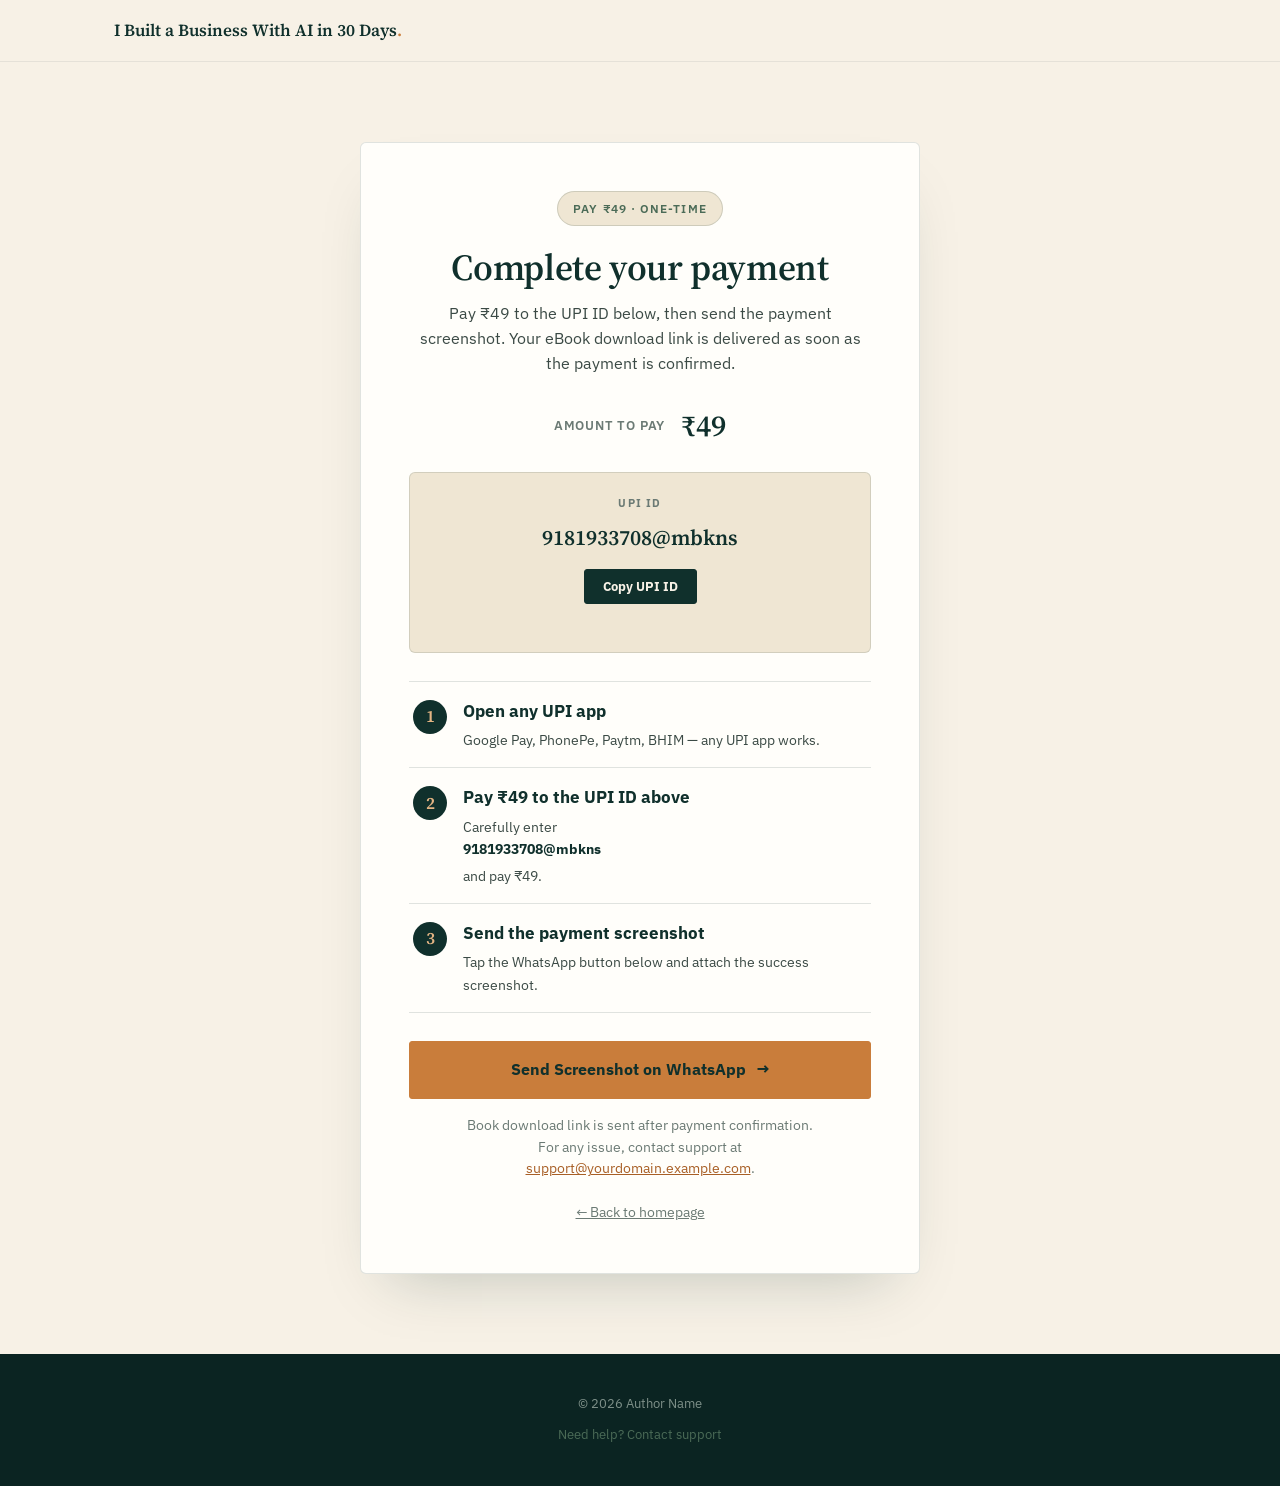
==== pay.html @ ee56ab5b "Add UPI payment page: Buy Now routes to pay.html with WhatsApp screenshot option" ====
<!doctype html>
<html lang="en">
<head>
<meta charset="utf-8">
<meta name="viewport" content="width=device-width, initial-scale=1">
<title>Pay ₹49 | I Built a Business With AI in 30 Days</title>
<meta name="description" content="Complete your payment for I Built a Business With AI in 30 Days via UPI.">
<meta name="robots" content="noindex">
<link rel="canonical" href="https://yourdomain.example.com/pay">

<link rel="preconnect" href="https://fonts.googleapis.com">
<link rel="preconnect" href="https://fonts.gstatic.com" crossorigin>
<link href="https://fonts.googleapis.com/css2?family=Source+Serif+4:opsz,wght@8..60,400;8..60,500;8..60,600;8..60,700&family=IBM+Plex+Sans:wght@400;500;600;700&display=swap" rel="stylesheet">

<link rel="stylesheet" href="style.css">
</head>
<body>
<a class="skip-link" href="#main">Skip to content</a>

<header class="site-header">
  <div class="container">
    <a class="brand" href="index.html">I Built a Business With AI in 30 Days<em>.</em></a>
  </div>
</header>

<main id="main" class="pay-main">
  <div class="container">
    <div class="pay-card">

      <span class="pill">Pay ₹49 · One-time</span>

      <h1>Complete your payment</h1>
      <p class="pay-lede">Pay ₹49 to the UPI ID below, then send the payment screenshot. Your eBook download link is delivered as soon as the payment is confirmed.</p>

      <div class="pay-amount">
        <span class="pay-amount-label">Amount to pay</span>
        <span class="price price-lg">₹49</span>
      </div>

      <div class="upi-box">
        <div class="upi-label">UPI ID</div>
        <div class="upi-id">9181933708@mbkns</div>
        <button class="copy-btn" id="copyUpId" type="button">Copy UPI ID</button>
        <span class="copy-status" id="copyStatus" role="status"></span>
      </div>

      <div class="steps">
        <div class="step">
          <span class="step-num">1</span>
          <div>
            <strong>Open any UPI app</strong>
            <p>Google Pay, PhonePe, Paytm, BHIM — any UPI app works.</p>
          </div>
        </div>
        <div class="step">
          <span class="step-num">2</span>
          <div>
            <strong>Pay ₹49 to the UPI ID above</strong>
            <p>Carefully enter <strong>9181933708@mbkns</strong> and pay ₹49.</p>
          </div>
        </div>
        <div class="step">
          <span class="step-num">3</span>
          <div>
            <strong>Send the payment screenshot</strong>
            <p>Tap the WhatsApp button below and attach the success screenshot.</p>
          </div>
        </div>
      </div>

      <a class="btn btn-primary btn-block" href="https://wa.me/9181933708?text=Hi%2C%20I%20paid%20%E2%82%B949%20for%20%22I%20Built%20a%20Business%20With%20AI%20in%2030%20Days%22.%20Sending%20the%20payment%20screenshot%20for%20confirmation." target="_blank" rel="noopener">Send Screenshot on WhatsApp <span class="arrow">→</span></a>

      <p class="pay-note">Book download link is sent after payment confirmation. For any issue, contact support at <a href="mailto:support@yourdomain.example.com">support@yourdomain.example.com</a>.</p>

      <div class="pay-back">
        <a href="index.html">← Back to homepage</a>
      </div>
    </div>
  </div>
</main>

<footer class="site-footer">
  <div class="container">
    <span>© <span id="year"></span> <span data-config-text="AUTHOR_NAME">Author Name</span></span>
    <nav class="footer-links">
      <a href="mailto:support@yourdomain.example.com" data-config="SUPPORT_EMAIL">Need help? Contact support</a>
    </nav>
  </div>
</footer>

<script>window.SITE_CONFIG = window.SITE_CONFIG || null;</script>
<script src="config.js"></script>
<script src="main.js"></script>
<script>
  window.SITE_CONFIG = SITE_CONFIG;
  document.getElementById("year").textContent = new Date().getFullYear();

  document.getElementById("copyUpId").addEventListener("click", function () {
    var upi = "9181933708@mbkns";
    var done = function () {
      var status = document.getElementById("copyStatus");
      status.textContent = "Copied!";
      setTimeout(function () { status.textContent = ""; }, 1800);
    };
    if (navigator.clipboard && navigator.clipboard.writeText) {
      navigator.clipboard.writeText(upi).then(done, done);
    } else {
      var ta = document.createElement("textarea");
      ta.value = upi;
      document.body.appendChild(ta);
      ta.select();
      try { document.execCommand("copy"); } catch (e) {}
      document.body.removeChild(ta);
      done();
    }
  });
</script>
</body>
</html>
---- style.css ----
/* =========================================================
   "I Built a Business With AI in 30 Days" — Sales Page
   Premium editorial SaaS-landing style (saasideas-inspired)
   Warm paper bg, deep forest green, terracotta accent.
   Type: Source Serif 4 + IBM Plex Sans. No image assets
   required for the default look — the book cover is a
   pure-CSS mockup unless BOOK_COVER_IMAGE is configured.
   ========================================================= */
:root {
  --bg: #F7F1E6;
  --bg-alt: #EFE6D3;
  --card: #FFFEFA;
  --ink: #10302C;
  --green-deep: #0B2422;
  --green-soft: #4B6B57;
  --muted: #3B4A45;
  --muted-2: #6B7A74;
  --accent: #C97D3B;
  --accent-deep: #A85F26;
  --accent-gold: #E4B584;
  --on-dark-text: #AFC0B7;
  --on-dark-2: #7E9089;
  --text-on-white: #2C3B36;

  --font-display: "Source Serif 4", "Iowan Old Style", "Palatino Linotype", Georgia, serif;
  --font-body: "IBM Plex Sans", "Segoe UI", Helvetica, Arial, sans-serif;

  --max: 1180px;
  --gutter: clamp(20px, 6vw, 64px);

  --rule: rgba(16, 48, 44, 0.13);
  --rule-strong: rgba(16, 48, 44, 0.2);
  --rule-dark: rgba(247, 241, 230, 0.14);

  --radius-s: 3px;
  --radius-m: 6px;
  --radius-lg: 10px;
  --radius-pill: 100px;

  --shadow-card: 0 30px 60px -30px rgba(16, 48, 44, 0.25);
  --shadow-book: 0 40px 70px -20px rgba(11, 36, 34, 0.45), 0 0 0 1px rgba(16, 48, 44, 0.1);

  --ease: cubic-bezier(0.22, 0.61, 0.36, 1);
}

* { box-sizing: border-box; }
html { scroll-behavior: smooth; }
::selection { background: var(--accent); color: var(--bg); }
img { max-width: 100%; display: block; }

@media (prefers-reduced-motion: reduce) {
  html { scroll-behavior: auto; }
  *, *::before, *::after {
    animation-duration: 0.001ms !important;
    animation-iteration-count: 1 !important;
    transition-duration: 0.001ms !important;
    scroll-behavior: auto !important;
  }
}

body {
  margin: 0;
  background: var(--bg);
  color: var(--muted);
  font-family: var(--font-body);
  font-size: 17px;
  line-height: 1.6;
  -webkit-font-smoothing: antialiased;
}

a { color: inherit; text-decoration: none; }
a:hover { color: var(--accent-deep); }

h1, h2, h3, h4 {
  font-family: var(--font-display);
  font-weight: 600;
  line-height: 1.15;
  margin: 0;
  letter-spacing: -0.01em;
  color: var(--ink);
}

p { margin: 0 0 1em; max-width: 62ch; }

strong { color: var(--ink); font-weight: 700; }

.container {
  max-width: var(--max);
  margin: 0 auto;
  padding: 0 var(--gutter);
}

section { padding: clamp(72px, 9vw, 112px) 0; }
.section-tight { padding: clamp(48px, 6vw, 72px) 0; }

/* Section background treatments */
.section-dark { background: var(--ink); color: var(--on-dark-text); }
.section-dark h2, .section-dark h3 { color: var(--bg); }
.section-dark p { color: var(--on-dark-text); }
.section-tan { background: var(--bg-alt); }

a:focus-visible,
button:focus-visible,
summary:focus-visible {
  outline: 2px solid var(--accent);
  outline-offset: 3px;
  border-radius: 2px;
}

/* Tiny uppercase micro-labels */
.micro {
  display: inline-block;
  font-size: 11px;
  font-weight: 700;
  letter-spacing: 0.11em;
  text-transform: uppercase;
  color: var(--muted-2);
  margin-bottom: 14px;
}
.micro-acc { color: var(--accent); }

/* Section head (centered) */
.section-head {
  text-align: center;
  max-width: 640px;
  margin: 0 auto 56px;
}
.section-head h2 {
  font-size: clamp(1.9rem, 4vw, 2.7rem);
  margin-bottom: 16px;
}
.section-head p { color: var(--muted); margin: 0 auto; }
.section-head .lede { margin: 0 auto; }

/* =========================================================
   BUTTONS
   ========================================================= */
.btn {
  display: inline-flex;
  align-items: center;
  justify-content: center;
  gap: 10px;
  font-family: var(--font-body);
  font-weight: 700;
  font-size: 16px;
  padding: 15px 30px;
  border-radius: var(--radius-s);
  text-decoration: none;
  cursor: pointer;
  border: 1px solid transparent;
  white-space: nowrap;
  transition: background 180ms var(--ease), color 180ms var(--ease),
    transform 180ms var(--ease), box-shadow 180ms var(--ease);
}
.btn:hover { color: inherit; }
.btn:active { transform: translateY(1px); }
.btn .arrow { transition: transform 180ms var(--ease); }
.btn:hover .arrow { transform: translateX(4px); }

.btn-primary {
  background: var(--accent);
  color: var(--ink);
  border-color: var(--accent);
}
.btn-primary:hover { background: var(--accent-deep); color: var(--bg); border-color: var(--accent-deep); }

.btn-dark {
  background: var(--ink);
  color: var(--bg);
  border-color: var(--ink);
}
.btn-dark:hover { background: var(--green-deep); color: var(--bg); border-color: var(--green-deep); }

.btn-block { width: 100%; }

.btn-note {
  display: block;
  margin-top: 12px;
  font-size: 13px;
  color: var(--muted-2);
  max-width: 46ch;
}

.cta-stack { display: flex; flex-direction: column; align-items: center; gap: 0; text-align: center; }

.buy-row {
  display: flex;
  align-items: center;
  gap: 20px;
  flex-wrap: wrap;
  margin-bottom: 14px;
}
.final-cta .buy-row { justify-content: flex-start; }

@media (max-width: 860px) {
  .final-cta .buy-row { justify-content: center; }
}

.price-inline {
  font-weight: 700;
  white-space: nowrap;
}

/* Price */
.price {
  font-family: var(--font-display);
  font-weight: 600;
  color: var(--ink);
  white-space: nowrap;
}
.price-lg { font-size: clamp(26px, 3vw, 30px); }
.price-dark { color: var(--bg); }

/* =========================================================
   BADGE PILL
   ========================================================= */
.pill {
  display: inline-flex;
  align-items: center;
  gap: 10px;
  background: var(--bg-alt);
  border: 1px solid rgba(16, 48, 44, 0.15);
  color: var(--green-soft);
  font-size: 12px;
  font-weight: 600;
  letter-spacing: 0.09em;
  text-transform: uppercase;
  padding: 7px 15px;
  border-radius: var(--radius-pill);
}
.pill-on-dark {
  background: rgba(247, 241, 230, 0.08);
  border-color: var(--rule-dark);
  color: var(--accent-gold);
}
.pill-tag {
  font-size: 11px;
  font-weight: 700;
  letter-spacing: 0.06em;
  text-transform: uppercase;
  padding: 6px 12px;
  border-radius: var(--radius-pill);
  background: var(--bg-alt);
  color: var(--green-soft);
  white-space: nowrap;
}

/* =========================================================
   ANNOUNCEMENT BAR
   ========================================================= */
.announce { background: var(--ink); color: var(--bg); }
.announce .container {
  padding-top: 11px;
  padding-bottom: 11px;
  text-align: center;
}
.announce p {
  margin: 0;
  font-size: 12px;
  font-weight: 600;
  letter-spacing: 0.08em;
  text-transform: uppercase;
  color: var(--accent-gold);
}

/* =========================================================
   HEADER / NAV
   ========================================================= */
.site-header {
  position: sticky;
  top: 0;
  z-index: 50;
  background: rgba(247, 241, 230, 0.84);
  backdrop-filter: blur(10px);
  border-bottom: 1px solid rgba(16, 48, 44, 0.08);
}
.site-header .container {
  display: flex;
  align-items: center;
  justify-content: space-between;
  padding-top: 17px;
  padding-bottom: 17px;
}
.brand {
  font-family: var(--font-display);
  font-size: 1.06rem;
  font-weight: 600;
  color: var(--ink);
  max-width: 62vw;
}
.brand em { font-style: normal; color: var(--accent); }
.header-cta { flex-shrink: 0; }
.header-cta .btn { padding: 11px 22px; font-size: 14px; gap: 8px; }

/* =========================================================
   HERO
   ========================================================= */
.hero {
  position: relative;
  background-color: var(--bg);
  background-image:
    linear-gradient(rgba(16, 48, 44, 0.045) 1px, transparent 1px),
    linear-gradient(90deg, rgba(16, 48, 44, 0.045) 1px, transparent 1px);
  background-size: 44px 44px;
  overflow: hidden;
}
.hero .container {
  display: grid;
  grid-template-columns: 1.05fr 0.95fr;
  gap: clamp(36px, 6vw, 72px);
  align-items: center;
  padding-top: clamp(48px, 8vw, 88px);
  padding-bottom: clamp(48px, 8vw, 88px);
}
.hero h1 {
  font-size: clamp(2.3rem, 4.8vw, 3.6rem);
  color: var(--ink);
  margin-bottom: 18px;
}
.hero .hero-sub {
  font-family: var(--font-display);
  font-size: clamp(1.15rem, 2vw, 1.45rem);
  font-weight: 500;
  line-height: 1.35;
  color: var(--green-soft);
  margin-bottom: 18px;
}
.hero .lede {
  font-size: 1.08rem;
  color: var(--muted);
  margin-bottom: 30px;
  max-width: 44ch;
}
.hero-actions { align-items: flex-start; }
.hero-note { font-size: 13px; color: var(--muted-2); margin: 0; }
.see-inside {
  display: inline-block;
  margin-top: 22px;
  font-size: 14px;
  color: var(--muted-2);
  border-bottom: 1px solid var(--rule-strong);
  padding-bottom: 2px;
}
.see-inside:hover { color: var(--accent-deep); border-color: var(--accent-deep); }

/* --- Book cover mockup (pure CSS, no image dependency) --- */
.cover-stage {
  position: relative;
  display: flex;
  justify-content: center;
  perspective: 1400px;
}
.cover-stage::before,
.cover-stage::after {
  content: "";
  position: absolute;
  width: 100%;
  left: 14px;
  top: 14px;
  aspect-ratio: 3 / 4.3;
  background: #0B2422;
  border-radius: var(--radius-m);
  opacity: 0.5;
  pointer-events: none;
}
.cover-stage::after { left: 7px; top: 7px; background: #143733; opacity: 0.7; }
.cover {
  position: relative;
  width: min(320px, 74vw);
  aspect-ratio: 3 / 4.3;
  background: linear-gradient(155deg, #16433b 0%, var(--ink) 78%);
  border-radius: var(--radius-m);
  color: var(--bg);
  padding: clamp(22px, 4vw, 30px);
  display: flex;
  flex-direction: column;
  justify-content: space-between;
  box-shadow: var(--shadow-book);
  transform: rotateY(-7deg) rotateX(1deg);
  transition: transform 400ms var(--ease);
  overflow: hidden;
}
.cover::after {
  content: "";
  position: absolute;
  inset: 0;
  background: linear-gradient(100deg, rgba(255, 255, 255, 0.09) 0%, rgba(255, 255, 255, 0) 26%);
  pointer-events: none;
}
.cover-stage:hover .cover { transform: rotateY(-3deg) rotateX(0.5deg); }
.cover-eyebrow {
  font-size: 11px;
  font-weight: 700;
  letter-spacing: 0.09em;
  color: var(--accent-gold);
}
.cover-title {
  font-family: var(--font-display);
  font-size: clamp(1.28rem, 3vw, 1.6rem);
  line-height: 1.16;
  font-weight: 600;
}
.cover-mark {
  width: 30px;
  height: 3px;
  background: var(--accent);
}
.cover-tag {
  display: inline-block;
  margin-top: 12px;
  font-size: 10px;
  font-weight: 700;
  letter-spacing: 0.1em;
  text-transform: uppercase;
  color: rgba(247, 241, 230, 0.9);
  border: 1px solid rgba(247, 241, 230, 0.35);
  padding: 4px 9px;
  border-radius: 3px;
}
.cover-day13 {
  position: absolute;
  right: 16px;
  bottom: 16px;
  width: 40px;
  height: 40px;
  border: 2px solid rgba(247, 241, 230, 0.55);
  border-radius: var(--radius-s);
  display: flex;
  align-items: center;
  justify-content: center;
  font-family: var(--font-display);
  font-weight: 600;
  font-size: 1.05rem;
  color: var(--accent-gold);
  background: rgba(11, 36, 34, 0.35);
}
.cover-img { width: 100%; height: 100%; object-fit: cover; border-radius: var(--radius-m); }
.cover.has-img { padding: 0; }
.cover.has-img::after { display: none; }
.cover-stage:has(.cover.has-img)::before,
.cover-stage:has(.cover.has-img)::after { display: none; }

/* =========================================================
   PROMISE / WHY THIS BOOK
   ========================================================= */
.dark-hero .container { max-width: 900px; text-align: center; }
.dark-hero h2 {
  font-size: clamp(1.9rem, 4vw, 2.85rem);
  color: var(--bg);
  margin-bottom: 20px;
  line-height: 1.18;
}
.dark-hero p:not(.micro) { color: var(--on-dark-text); font-size: 1rem; margin: 0 auto 18px; max-width: 56ch; }
.blockquote {
  font-family: var(--font-display);
  font-style: italic;
  font-size: clamp(1.15rem, 2.2vw, 1.45rem);
  color: var(--accent-gold);
  line-height: 1.45;
  max-width: 40ch;
  margin: 34px auto 0;
}

/* Two-column editorial */
.editorial { border-top: 1px solid var(--rule); }
.editorial .container {
  display: grid;
  grid-template-columns: 0.85fr 1.15fr;
  gap: clamp(28px, 5vw, 72px);
}
.editorial h2 {
  font-size: clamp(1.7rem, 3.2vw, 2.4rem);
  position: sticky;
  top: 96px;
}
.editorial-body p { max-width: 60ch; color: var(--muted); }
.editorial-body p:first-child { color: var(--ink); font-size: 1.08rem; }

/* =========================================================
   REALITY CHECK (what's true vs exaggerated)
   ========================================================= */
.reality-grid {
  display: grid;
  grid-template-columns: 1fr 1fr;
  gap: 20px;
}
.reality-col {
  background: var(--card);
  border: 1px solid var(--rule);
  border-radius: var(--radius-m);
  padding: clamp(28px, 4vw, 40px);
  box-shadow: var(--shadow-card);
}
.reality-col h3 {
  font-size: 1.35rem;
  margin: 4px 0 20px;
  display: flex;
  align-items: center;
  gap: 10px;
}
.reality-col ul {
  list-style: none;
  margin: 0;
  padding: 0;
  display: flex;
  flex-direction: column;
  gap: 12px;
}
.reality-col li {
  position: relative;
  padding-left: 26px;
  font-size: 0.95rem;
  line-height: 1.55;
  color: var(--text-on-white);
}
.reality-col li::before {
  position: absolute;
  left: 0;
  top: 1px;
  font-weight: 700;
  font-family: var(--font-display);
}
.reality-true li::before { content: "✓"; color: var(--green-soft); }
.reality-exag li::before { content: "✕"; color: var(--accent); }
.reality-exag li { color: var(--muted); }
.reality-exag h3 { color: var(--muted-2); }

/* =========================================================
   BUSINESS MODELS (six cards)
   ========================================================= */
.model-grid {
  display: grid;
  grid-template-columns: repeat(3, 1fr);
  gap: 16px;
}
.model-card {
  background: var(--card);
  border: 1px solid var(--rule);
  border-radius: var(--radius-m);
  padding: 28px 26px;
  position: relative;
  overflow: hidden;
  transition: transform 240ms var(--ease), box-shadow 240ms var(--ease);
}
.model-card::before {
  content: "";
  position: absolute;
  left: 0;
  top: 0;
  width: 100%;
  height: 4px;
  background: var(--accent);
}
.model-card:hover { transform: translateY(-4px); box-shadow: var(--shadow-card); }
.model-num {
  font-family: var(--font-display);
  font-size: 0.9rem;
  font-weight: 600;
  color: var(--accent);
}
.model-card h3 {
  font-size: 1.18rem;
  margin: 8px 0 12px;
}
.model-card p {
  font-size: 0.93rem;
  color: var(--muted);
  margin-bottom: 0;
}
.model-cost {
  display: inline-block;
  margin-top: 18px;
  font-size: 12px;
  font-weight: 700;
  letter-spacing: 0.06em;
  text-transform: uppercase;
  color: var(--green-soft);
  background: var(--bg-alt);
  border: 1px solid var(--rule);
  padding: 6px 12px;
  border-radius: var(--radius-pill);
}

/* Decision questions */
.decision-grid {
  display: grid;
  grid-template-columns: repeat(3, 1fr);
  gap: 16px;
  margin-bottom: 28px;
}
.decision-card {
  background: var(--bg-alt);
  border: 1px solid var(--rule);
  border-radius: var(--radius-m);
  padding: 26px 24px;
}
.decision-card .q {
  font-family: var(--font-display);
  font-size: 1.1rem;
  font-weight: 600;
  color: var(--ink);
  margin-bottom: 8px;
}
.decision-card p { font-size: 0.9rem; color: var(--muted); margin: 0; }
.decision-note {
  max-width: 56ch;
  margin: 0 auto;
  text-align: center;
  font-size: 0.98rem;
  color: var(--muted);
}

/* =========================================================
   AI TOOLKIT
   ========================================================= */
.tool-grid {
  display: grid;
  grid-template-columns: repeat(auto-fit, minmax(240px, 1fr));
  gap: 14px;
  margin-bottom: 34px;
}
.tool-card {
  background: var(--card);
  border: 1px solid var(--rule);
  border-radius: var(--radius-m);
  padding: 22px 22px;
  transition: transform 240ms var(--ease), box-shadow 240ms var(--ease);
}
.tool-card:hover { transform: translateY(-4px); box-shadow: var(--shadow-card); }
.tool-name {
  font-weight: 700;
  font-size: 1.02rem;
  color: var(--ink);
  margin-bottom: 6px;
}
.tool-use { font-size: 0.88rem; color: var(--muted); margin: 0; }
.toolkit-lesson {
  max-width: 56ch;
  margin: 0 auto;
  text-align: center;
  background: var(--card);
  border: 1px solid var(--rule);
  border-radius: var(--radius-m);
  padding: 22px 28px;
  box-shadow: var(--shadow-card);
}
.toolkit-lesson p { margin: 0; color: var(--text-on-white); font-size: 0.98rem; }

/* =========================================================
   30-DAY ROADMAP
   ========================================================= */
.roadmap {
  display: flex;
  flex-direction: column;
  gap: 18px;
}
.week {
  background: var(--card);
  border: 1px solid var(--rule);
  border-radius: var(--radius-lg);
  box-shadow: var(--shadow-card);
  overflow: hidden;
  transition: transform 240ms var(--ease), box-shadow 240ms var(--ease);
}
.week:hover { transform: translateY(-3px); }
.week-head {
  position: relative;
  background: var(--ink);
  color: var(--bg);
  padding: 22px 28px;
  display: flex;
  align-items: baseline;
  justify-content: space-between;
  gap: 12px;
  flex-wrap: wrap;
}
.week-num {
  font-family: var(--font-display);
  font-size: 0.9rem;
  font-weight: 600;
  color: var(--accent-gold);
  margin-right: 14px;
}
.week-range {
  font-size: 12px;
  font-weight: 700;
  letter-spacing: 0.1em;
  text-transform: uppercase;
  color: var(--accent-gold);
}
.week-head h3 {
  font-family: var(--font-display);
  font-size: 1.5rem;
  color: var(--bg);
  font-weight: 600;
  flex: 1;
}
.week-body {
  display: grid;
  grid-template-columns: repeat(auto-fit, minmax(200px, 1fr));
  gap: 0;
}
.week-step {
  padding: 22px 26px;
  border-right: 1px solid var(--rule);
}
.week-step:last-child { border-right: none; }
.step-days {
  display: inline-block;
  font-size: 11px;
  font-weight: 700;
  letter-spacing: 0.08em;
  text-transform: uppercase;
  color: var(--accent);
  margin-bottom: 8px;
}
.week-step h4 {
  font-size: 1.05rem;
  margin-bottom: 7px;
}
.week-step p { font-size: 0.88rem; color: var(--muted); margin: 0; }

/* Day 13 callout */
.day13 {
  text-align: center;
  max-width: 640px;
  margin: 36px auto 0;
  background: var(--bg-alt);
  border: 1px dashed var(--rule-strong);
  border-radius: var(--radius-m);
  padding: 26px 30px;
}
.day13 .day13-kicker {
  font-family: var(--font-display);
  font-size: 0.95rem;
  font-weight: 600;
  color: var(--accent-deep);
  margin-bottom: 8px;
}
.day13 p { margin: 0; color: var(--muted); font-size: 0.95rem; }

/* =========================================================
   REAL STORIES
   ========================================================= */
.story-grid {
  display: grid;
  grid-template-columns: repeat(2, 1fr);
  gap: 16px;
}
.story-card {
  background: var(--card);
  border: 1px solid var(--rule);
  border-radius: var(--radius-m);
  padding: 28px 28px;
  transition: transform 240ms var(--ease), box-shadow 240ms var(--ease);
}
.story-card:hover { transform: translateY(-4px); box-shadow: var(--shadow-card); }
.story-role {
  font-size: 11px;
  font-weight: 700;
  letter-spacing: 0.11em;
  text-transform: uppercase;
  color: var(--accent);
  margin-bottom: 10px;
}
.story-card h3 { font-size: 1.24rem; margin-bottom: 14px; }
.story-card ul {
  list-style: none;
  margin: 0;
  padding: 0;
  display: flex;
  flex-direction: column;
  gap: 9px;
}
.story-card li {
  position: relative;
  padding-left: 18px;
  font-size: 0.92rem;
  line-height: 1.5;
  color: var(--text-on-white);
}
.story-card li::before {
  content: "–";
  position: absolute;
  left: 0;
  color: var(--green-soft);
  font-weight: 700;
}
.story-tag {
  display: inline-block;
  margin-top: 16px;
  font-size: 11px;
  font-weight: 700;
  letter-spacing: 0.05em;
  text-transform: uppercase;
  color: var(--muted-2);
  border: 1px solid var(--rule);
  border-radius: var(--radius-pill);
  padding: 5px 12px;
}
.story-caveat {
  max-width: 620px;
  margin: 28px auto 0;
  text-align: center;
  font-size: 0.9rem;
  color: var(--muted-2);
}

/* =========================================================
   FIRST SALE FRAMEWORK (5 principles)
   ========================================================= */
.principle-grid {
  display: grid;
  grid-template-columns: repeat(2, 1fr);
  gap: 14px 40px;
}
.principle {
  display: flex;
  gap: 18px;
  padding: 16px 0;
  border-top: 1px solid var(--rule);
}
.principle-num {
  flex-shrink: 0;
  width: 40px;
  height: 40px;
  border-radius: 50%;
  background: var(--ink);
  color: var(--accent-gold);
  font-family: var(--font-display);
  font-weight: 600;
  display: flex;
  align-items: center;
  justify-content: center;
  font-size: 1rem;
}
.principle h3 { font-size: 1.12rem; margin-bottom: 6px; }
.principle p { font-size: 0.93rem; color: var(--muted); margin: 0; }

/* First-sale checklist card */
.checklist-card {
  max-width: 640px;
  margin: 34px auto 0;
  background: var(--card);
  border: 1px solid var(--rule);
  border-radius: var(--radius-m);
  box-shadow: var(--shadow-card);
  padding: clamp(28px, 4vw, 40px);
}
.checklist-card h3 {
  font-size: 1.3rem;
  margin-bottom: 20px;
  text-align: center;
}
.checklist-card ul {
  list-style: none;
  margin: 0;
  padding: 0;
  display: flex;
  flex-direction: column;
}
.checklist-card li {
  position: relative;
  padding: 13px 4px 13px 34px;
  border-bottom: 1px solid var(--rule);
  font-size: 0.97rem;
  line-height: 1.45;
  color: var(--text-on-white);
}
.checklist-card li:last-child { border-bottom: none; }
.checklist-card li::before {
  content: "✓";
  position: absolute;
  left: 4px;
  top: 13px;
  color: var(--green-soft);
  font-weight: 700;
}

/* =========================================================
   6 MISTAKES
   ========================================================= */
.mistake-grid {
  display: grid;
  grid-template-columns: repeat(2, 1fr);
  gap: 14px;
}
.mistake {
  display: flex;
  gap: 16px;
  align-items: flex-start;
  background: var(--card);
  border: 1px solid var(--rule);
  border-radius: var(--radius-m);
  padding: 22px 24px;
  transition: transform 240ms var(--ease), box-shadow 240ms var(--ease);
}
.mistake:hover { transform: translateY(-3px); box-shadow: var(--shadow-card); }
.mistake-num {
  flex-shrink: 0;
  font-family: var(--font-display);
  font-size: 1.5rem;
  font-weight: 600;
  color: var(--accent);
  line-height: 1;
  margin-top: 2px;
}
.mistake h3 { font-size: 1.08rem; margin-bottom: 6px; }
.mistake p { font-size: 0.9rem; color: var(--muted); margin: 0; }

/* =========================================================
   AFTER DAY 30
   ========================================================= */
.after-grid {
  display: grid;
  grid-template-columns: repeat(3, 1fr);
  gap: 16px;
}
.after-card {
  background: var(--card);
  border: 1px solid var(--rule);
  border-radius: var(--radius-m);
  border-top: 4px solid var(--accent);
  padding: 28px 26px;
  transition: transform 240ms var(--ease), box-shadow 240ms var(--ease);
}
.after-card:hover { transform: translateY(-4px); box-shadow: var(--shadow-card); }
.after-kicker {
  font-size: 11px;
  font-weight: 700;
  letter-spacing: 0.09em;
  text-transform: uppercase;
  color: var(--muted-2);
  margin-bottom: 10px;
}
.after-card h3 { font-size: 1.2rem; margin-bottom: 14px; }
.after-card ul {
  list-style: none;
  margin: 0;
  padding: 0;
  display: flex;
  flex-direction: column;
  gap: 8px;
}
.after-card li {
  position: relative;
  padding-left: 16px;
  font-size: 0.92rem;
  line-height: 1.5;
  color: var(--text-on-white);
}
.after-card li::before {
  content: "–";
  position: absolute;
  left: 0;
  color: var(--green-soft);
  font-weight: 700;
}

/* =========================================================
   QUICK-REFERENCE CHECKLIST
   ========================================================= */
.qr-grid {
  display: grid;
  grid-template-columns: repeat(auto-fit, minmax(220px, 1fr));
  gap: 14px;
}
.qr-card {
  background: var(--card);
  border: 1px solid var(--rule);
  border-radius: var(--radius-m);
  padding: 26px 24px;
}
.qr-kicker {
  font-size: 11px;
  font-weight: 700;
  letter-spacing: 0.1em;
  text-transform: uppercase;
  color: var(--accent);
  margin-bottom: 12px;
}
.qr-card ul {
  list-style: none;
  margin: 0;
  padding: 0;
  display: flex;
  flex-direction: column;
  gap: 8px;
}
.qr-card li {
  position: relative;
  padding-left: 22px;
  font-size: 0.92rem;
  line-height: 1.5;
  color: var(--text-on-white);
}
.qr-card li::before {
  content: "✓";
  position: absolute;
  left: 0;
  color: var(--green-soft);
  font-weight: 700;
}
.qr-note {
  max-width: 56ch;
  margin: 32px auto 0;
  text-align: center;
  color: var(--muted-2);
  font-size: 0.92rem;
}

/* =========================================================
   CORE LESSON (dark, memorable)
   ========================================================= */
.lesson { text-align: center; }
.lesson h2 {
  font-size: clamp(1.9rem, 4vw, 2.8rem);
  color: var(--bg);
  max-width: 22ch;
  margin: 0 auto 18px;
  line-height: 1.2;
}
.lesson h2 em {
  font-style: italic;
  color: var(--accent-gold);
}
.lesson p {
  max-width: 52ch;
  margin: 0 auto;
  color: var(--on-dark-text);
  font-size: 1.05rem;
}

/* =========================================================
   FINAL CTA (dark split)
   ========================================================= */
.final-cta { background: var(--ink); color: var(--on-dark-text); }
.final-cta .container {
  display: grid;
  grid-template-columns: 1fr auto;
  gap: clamp(36px, 6vw, 64px);
  align-items: center;
}
.final-cta h2 {
  font-size: clamp(1.9rem, 4vw, 2.85rem);
  color: var(--bg);
  max-width: 16ch;
  margin-bottom: 18px;
}
.final-cta p { color: var(--on-dark-text); max-width: 44ch; }
.final-cta .btn-note { color: var(--on-dark-2); }
.final-cta .big-line {
  font-family: var(--font-display);
  font-size: 1.25rem;
  color: var(--accent-gold);
  margin: 0 0 8px;
}
.final-cta .cover {
  width: 190px;
  transform: none;
  box-shadow: 0 40px 70px -20px rgba(0, 0, 0, 0.5);
}
.final-cta .cover-stage::before,
.final-cta .cover-stage::after { display: none; }

/* =========================================================
   FAQ
   ========================================================= */
.faq-list { max-width: 760px; margin: 0 auto; border-top: 1px solid var(--rule); }
.faq-item { border-bottom: 1px solid var(--rule); }
.faq-item summary {
  list-style: none;
  cursor: pointer;
  padding: 20px 4px;
  display: flex;
  justify-content: space-between;
  align-items: center;
  gap: 16px;
  font-family: var(--font-body);
  font-size: 1.02rem;
  font-weight: 600;
  color: var(--ink);
}
.faq-item summary::-webkit-details-marker { display: none; }
.faq-plus {
  flex-shrink: 0;
  font-size: 1.4rem;
  color: var(--accent);
  line-height: 1;
  transition: transform 240ms var(--ease);
}
.faq-item[open] .faq-plus { transform: rotate(45deg); }
.faq-answer { padding: 0 4px 22px; color: var(--muted); max-width: 64ch; }
.faq-foot { text-align: center; margin-top: 26px; font-size: 0.9rem; color: var(--muted-2); }

/* =========================================================
   FOOTER
   ========================================================= */
.site-footer { background: var(--green-deep); color: var(--on-dark-2); padding: 40px 0; }
.site-footer .container {
  display: flex;
  flex-wrap: wrap;
  justify-content: center;
  align-items: center;
  gap: 10px;
  font-size: 13px;
  text-align: center;
  flex-direction: column;
}
.site-footer a { color: var(--green-soft); }
.site-footer a:hover { color: var(--accent-gold); }
.footer-links { display: flex; gap: 20px; flex-wrap: wrap; }

/* =========================================================
   STICKY MOBILE CTA
   ========================================================= */
.sticky-cta {
  position: fixed;
  left: 0;
  right: 0;
  bottom: 0;
  z-index: 60;
  background: var(--card);
  border-top: 1px solid var(--rule-strong);
  box-shadow: 0 -10px 30px rgba(0, 0, 0, 0.15);
  padding: 12px 16px;
  padding-bottom: max(12px, env(safe-area-inset-bottom));
  display: none;
  align-items: center;
  justify-content: space-between;
  gap: 12px;
  transform: translateY(100%);
  transition: transform 240ms var(--ease);
}
.sticky-cta.visible { transform: translateY(0); }
.sticky-cta .sticky-info {
  display: flex;
  flex-direction: column;
  line-height: 1.35;
  min-width: 0;
}
.sticky-cta .sticky-title {
  font-size: 13px;
  font-weight: 600;
  color: var(--ink);
  white-space: nowrap;
  overflow: hidden;
  text-overflow: ellipsis;
}
.sticky-cta .price {
  font-family: var(--font-body);
  font-size: 13px;
  font-weight: 600;
  color: var(--muted-2);
}
.sticky-cta .btn { padding: 11px 20px; font-size: 13px; }

/* =========================================================
   SKIP LINK
   ========================================================= */
.skip-link {
  position: absolute;
  left: -9999px;
  top: 0;
  background: var(--ink);
  color: var(--bg);
  padding: 12px 18px;
  z-index: 100;
}
.skip-link:focus { left: 12px; top: 12px; }

/* =========================================================
   REVEAL-ON-SCROLL
   ========================================================= */
.reveal {
  opacity: 0;
  transform: translateY(16px);
  transition: opacity 520ms var(--ease), transform 520ms var(--ease);
}
.reveal.in-view { opacity: 1; transform: translateY(0); }
@media (prefers-reduced-motion: reduce) {
  .reveal { opacity: 1; transform: none; }
}

/* =========================================================
   THANK YOU PAGE
   ========================================================= */
.ty-main {
  min-height: 78vh;
  display: flex;
  align-items: center;
  padding-top: clamp(48px, 8vw, 80px);
  padding-bottom: clamp(48px, 8vw, 80px);
}
.ty-card {
  max-width: 560px;
  margin: 0 auto;
  text-align: center;
  background: var(--card);
  border: 1px solid var(--rule);
  border-radius: var(--radius-m);
  box-shadow: var(--shadow-card);
  padding: clamp(36px, 6vw, 56px);
}
.ty-cover { width: 150px; margin: 0 auto 30px; }
.ty-card h1 { font-size: clamp(1.85rem, 4vw, 2.4rem); margin-bottom: 14px; }
.ty-card .lede { margin: 0 auto 34px; font-size: 1.05rem; }
.ty-status {
  display: inline-flex;
  align-items: center;
  gap: 8px;
  font-size: 13px;
  font-weight: 600;
  letter-spacing: 0.04em;
  text-transform: uppercase;
  color: var(--green-soft);
  margin-bottom: 26px;
}
.ty-status .dot {
  width: 8px;
  height: 8px;
  border-radius: 50%;
  background: var(--accent);
}
.ty-secondary { margin-top: 18px; }
.ty-secondary a { font-size: 0.9rem; color: var(--muted-2); text-decoration: underline; }
.ty-secondary a:hover { color: var(--accent-deep); }

/* =========================================================
   PAYMENT PAGE (UPI)
   ========================================================= */
.pay-main {
  min-height: 78vh;
  display: flex;
  align-items: center;
  padding-top: clamp(48px, 8vw, 80px);
  padding-bottom: clamp(48px, 8vw, 80px);
}
.pay-card {
  max-width: 560px;
  margin: 0 auto;
  text-align: center;
  background: var(--card);
  border: 1px solid var(--rule);
  border-radius: var(--radius-m);
  box-shadow: var(--shadow-card);
  padding: clamp(32px, 5vw, 48px);
}
.pay-card h1 { font-size: clamp(1.8rem, 4vw, 2.3rem); margin: 20px 0 12px; }
.pay-lede { color: var(--muted); font-size: 0.98rem; margin: 0 auto 26px; max-width: 46ch; }

.pay-amount {
  display: flex;
  align-items: center;
  justify-content: center;
  gap: 16px;
  margin-bottom: 22px;
}
.pay-amount-label {
  font-size: 13px;
  font-weight: 600;
  color: var(--muted-2);
  text-transform: uppercase;
  letter-spacing: 0.06em;
}
.pay-amount .price { color: var(--ink); }

.upi-box {
  background: var(--bg-alt);
  border: 1px solid var(--rule);
  border-radius: var(--radius-m);
  padding: 22px 20px;
  margin-bottom: 28px;
}
.upi-label {
  font-size: 11px;
  font-weight: 700;
  letter-spacing: 0.11em;
  text-transform: uppercase;
  color: var(--muted-2);
  margin-bottom: 8px;
}
.upi-id {
  font-family: var(--font-display);
  font-size: 1.35rem;
  font-weight: 600;
  color: var(--ink);
  margin-bottom: 14px;
  word-break: break-all;
}
.copy-btn {
  font-family: var(--font-body);
  font-size: 13px;
  font-weight: 700;
  color: var(--bg);
  background: var(--ink);
  border: 1px solid var(--ink);
  border-radius: var(--radius-s);
  padding: 8px 18px;
  cursor: pointer;
  transition: background 180ms var(--ease);
}
.copy-btn:hover { background: var(--green-deep); }
.copy-status {
  display: block;
  margin-top: 10px;
  font-size: 13px;
  font-weight: 600;
  color: var(--green-soft);
  min-height: 1.2em;
}

.steps {
  text-align: left;
  border-top: 1px solid var(--rule);
  margin-bottom: 28px;
}
.step {
  display: flex;
  gap: 16px;
  align-items: flex-start;
  padding: 16px 4px;
  border-bottom: 1px solid var(--rule);
}
.step-num {
  flex-shrink: 0;
  width: 34px;
  height: 34px;
  border-radius: 50%;
  background: var(--ink);
  color: var(--accent-gold);
  font-family: var(--font-display);
  font-weight: 600;
  display: flex;
  align-items: center;
  justify-content: center;
  margin-top: 2px;
}
.step strong { color: var(--ink); display: block; margin-bottom: 4px; }
.step p { font-size: 0.88rem; color: var(--muted); margin: 0; }

.pay-note { font-size: 0.85rem; color: var(--muted-2); margin: 16px auto 0; max-width: 44ch; }
.pay-note a { color: var(--accent-deep); text-decoration: underline; }
.pay-back { margin-top: 18px; }
.pay-back a { font-size: 0.9rem; color: var(--muted-2); text-decoration: underline; }
.pay-back a:hover { color: var(--accent-deep); }

/* =========================================================
   RESPONSIVE
   ========================================================= */
@media (max-width: 1024px) {
  .model-grid { grid-template-columns: repeat(2, 1fr); }
  .after-grid { grid-template-columns: repeat(2, 1fr); }
  .story-grid { grid-template-columns: 1fr; }
  .reality-grid { grid-template-columns: 1fr; }
  .editorial h2 { position: static; }
}

@media (max-width: 860px) {
  .hero .container { grid-template-columns: 1fr; text-align: center; }
  .hero .hero-copy { display: flex; flex-direction: column; align-items: center; }
  .hero .lede { margin-left: auto; margin-right: auto; }
  .hero-badge { margin-left: auto; margin-right: auto; }
  .cover-stage { order: -1; margin-bottom: 24px; }
  .cover { width: min(220px, 56vw); transform: none; }
  .cover-stage::before, .cover-stage::after { display: none; }
  .final-cta .container { grid-template-columns: 1fr; text-align: center; }
  .final-cta .cover-stage { order: -1; }
  .final-cta h2, .final-cta p, .final-cta .big-line { margin-left: auto; margin-right: auto; }
  .principle-grid { grid-template-columns: 1fr; }
  .mistake-grid { grid-template-columns: 1fr; }
  .editorial .container { grid-template-columns: 1fr; }
  .sticky-cta { display: flex; }
}

@media (max-width: 640px) {
  .model-grid { grid-template-columns: 1fr; }
  .after-grid { grid-template-columns: 1fr; }
  .decision-grid { grid-template-columns: 1fr; }
  section { padding: 56px 0; }
  .brand { font-size: 0.95rem; }
  .week-body { grid-template-columns: 1fr; }
  .week-step { border-right: none; border-bottom: 1px solid var(--rule); }
  .week-step:last-child { border-bottom: none; }
}
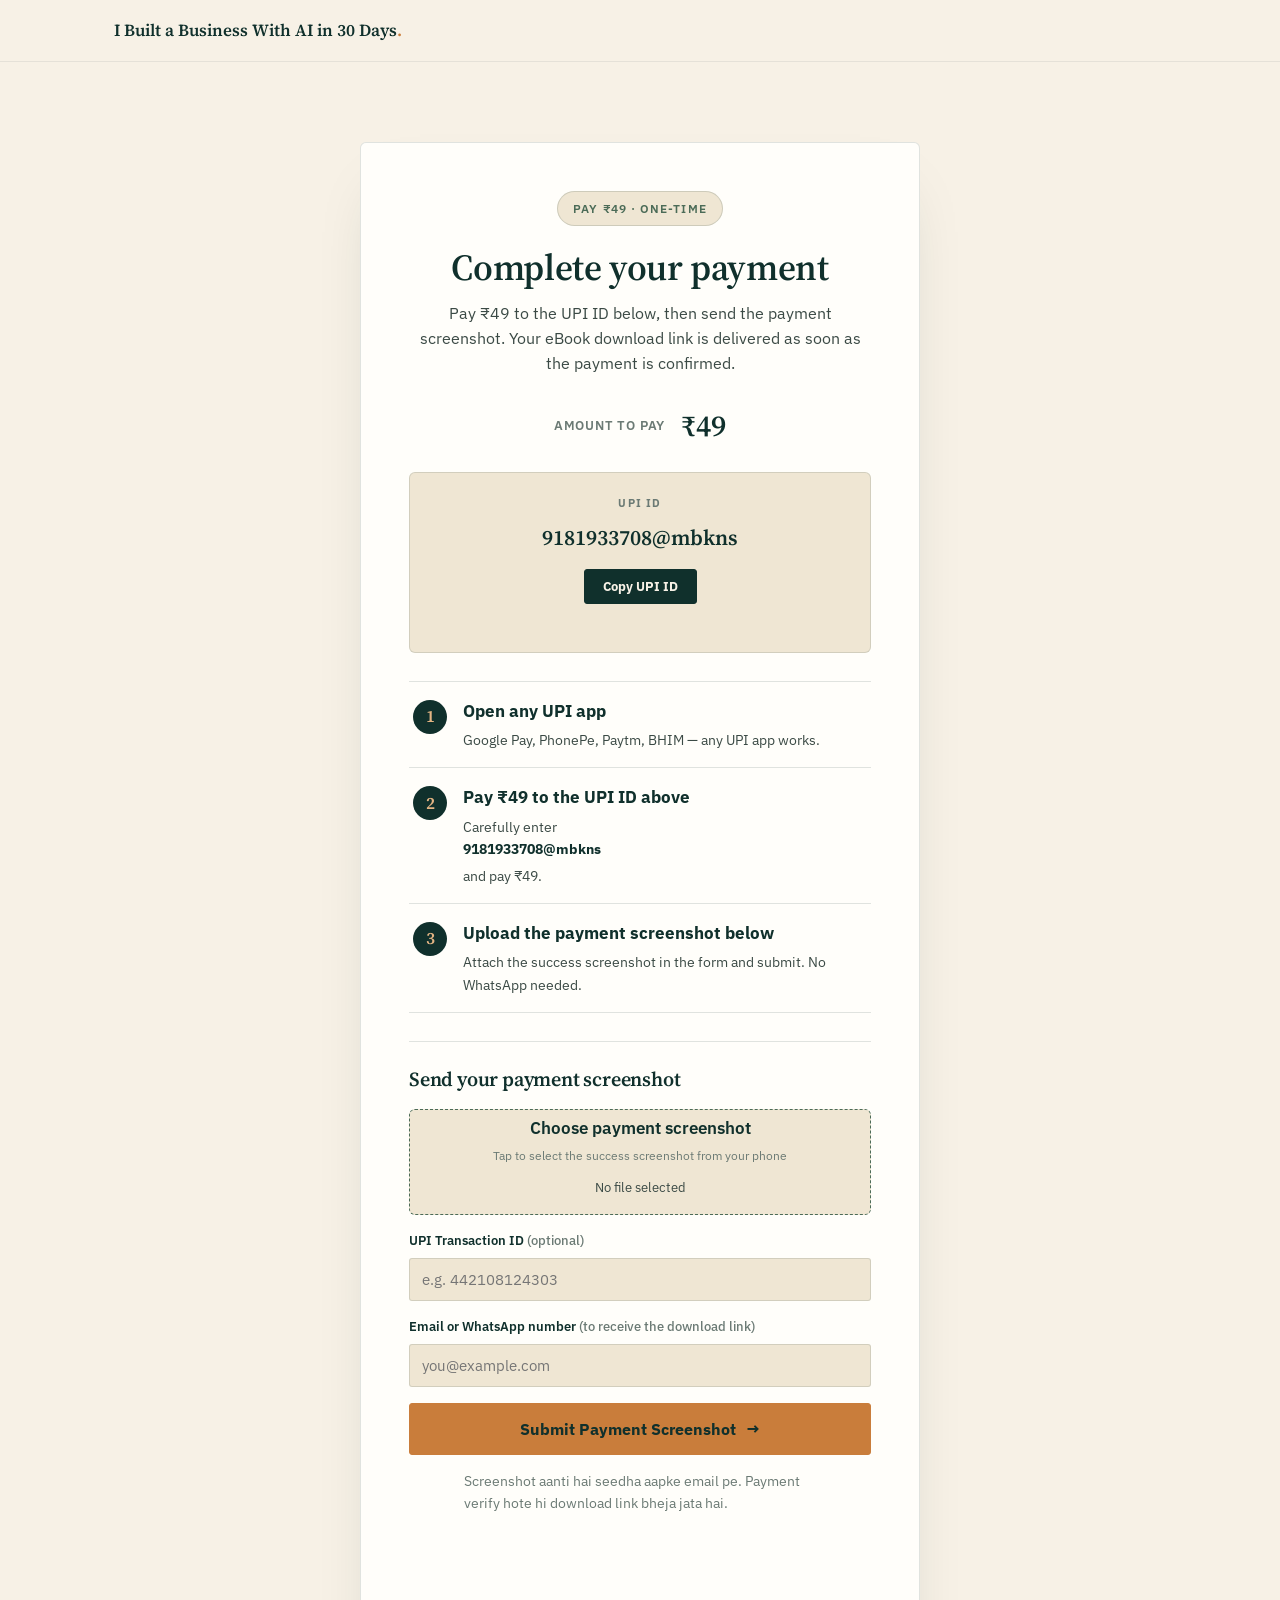
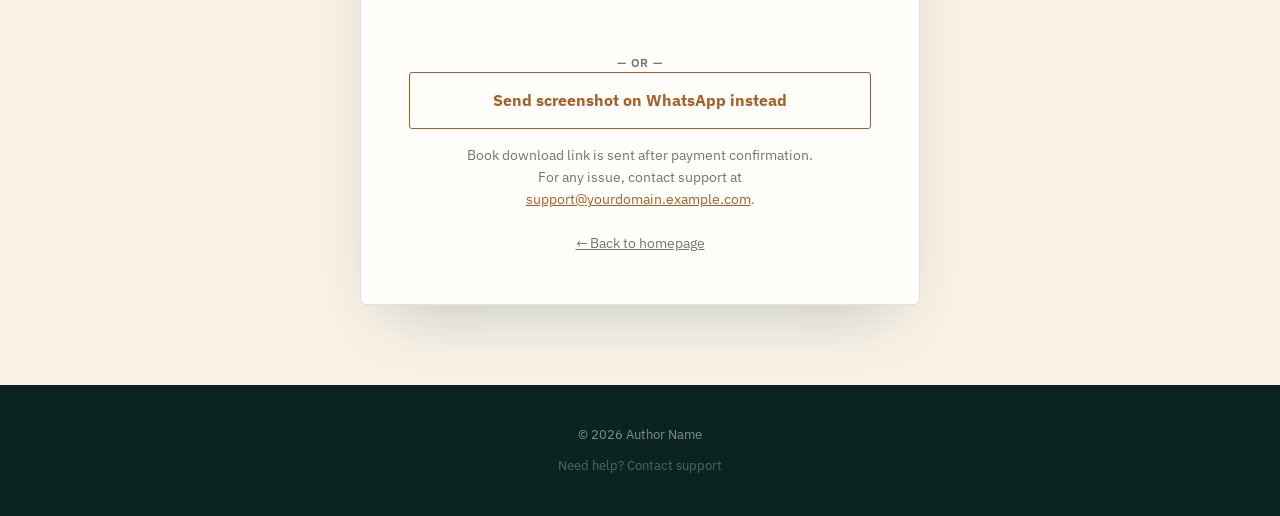
==== commit 499a366c: "Add on-site payment screenshot upload form (FormSubmit) with updated thank-you flow" ====
--- a/pay.html
+++ b/pay.html
@@ -62,13 +62,52 @@
         <div class="step">
           <span class="step-num">3</span>
           <div>
-            <strong>Send the payment screenshot</strong>
-            <p>Tap the WhatsApp button below and attach the success screenshot.</p>
+            <strong>Upload the payment screenshot below</strong>
+            <p>Attach the success screenshot in the form and submit. No WhatsApp needed.</p>
           </div>
         </div>
       </div>
 
-      <a class="btn btn-primary btn-block" href="https://wa.me/9181933708?text=Hi%2C%20I%20paid%20%E2%82%B949%20for%20%22I%20Built%20a%20Business%20With%20AI%20in%2030%20Days%22.%20Sending%20the%20payment%20screenshot%20for%20confirmation." target="_blank" rel="noopener">Send Screenshot on WhatsApp <span class="arrow">→</span></a>
+      <section class="upload-box" id="uploadBox">
+        <h2>Send your payment screenshot</h2>
+
+        <form class="upload-form" method="POST" enctype="multipart/form-data" data-config-action="PAYMENT_FORM_URL">
+          <input type="hidden" name="_subject" value="New purchase: UPI screenshot — I Built a Business With AI in 30 Days">
+          <input type="hidden" name="_template" value="table">
+          <input type="hidden" name="_captcha" value="false">
+          <input type="hidden" name="_next" data-config-value="PAYMENT_FORM_NEXT_URL">
+
+          <div class="form-field">
+            <label class="file-label" for="upiScreenshot">
+              <input type="file" id="upiScreenshot" name="attachment" accept="image/*" required>
+              <span class="file-box">
+                <span class="file-box-title">Choose payment screenshot</span>
+                <span class="file-box-hint">Tap to select the success screenshot from your phone</span>
+                <span class="file-name" id="fileName">No file selected</span>
+              </span>
+            </label>
+          </div>
+
+          <div class="form-field">
+            <label class="form-label" for="upiRef">UPI Transaction ID <span class="opt">(optional)</span></label>
+            <input type="text" id="upiRef" name="UPI Transaction ID" placeholder="e.g. 442108124303" autocomplete="off">
+          </div>
+
+          <div class="form-field">
+            <label class="form-label" for="contactEmail">Email or WhatsApp number <span class="opt">(to receive the download link)</span></label>
+            <input type="email" id="contactEmail" name="email" placeholder="you@example.com" required>
+          </div>
+
+          <button class="btn btn-primary btn-block" type="submit">Submit Payment Screenshot <span class="arrow">→</span></button>
+        </form>
+
+        <p class="pay-note">Screenshot aanti hai seedha aapke email pe. Payment verify hote hi download link bheja jata hai.</p>
+      </section>
+
+      <div class="pay-alternate">
+        <span class="src-or">— or —</span>
+        <a class="btn btn-ghost btn-block" href="https://wa.me/9181933708?text=Hi%2C%20I%20paid%20%E2%82%B949%20for%20%22I%20Built%20a%20Business%20With%20AI%20in%2030%20Days%22.%20Sending%20the%20payment%20screenshot%20for%20confirmation." target="_blank" rel="noopener">Send screenshot on WhatsApp instead</a>
+      </div>
 
       <p class="pay-note">Book download link is sent after payment confirmation. For any issue, contact support at <a href="mailto:support@yourdomain.example.com">support@yourdomain.example.com</a>.</p>
 
@@ -95,6 +134,16 @@
   window.SITE_CONFIG = SITE_CONFIG;
   document.getElementById("year").textContent = new Date().getFullYear();
 
+  var fileInput = document.getElementById("upiScreenshot");
+  if (fileInput) {
+    fileInput.addEventListener("change", function () {
+      var name = fileInput.files && fileInput.files.length
+        ? fileInput.files[0].name
+        : "No file selected";
+      document.getElementById("fileName").textContent = name;
+    });
+  }
+
   document.getElementById("copyUpId").addEventListener("click", function () {
     var upi = "9181933708@mbkns";
     var done = function () {
--- a/style.css
+++ b/style.css
@@ -18,6 +18,7 @@
   --accent: #C97D3B;
   --accent-deep: #A85F26;
   --accent-gold: #E4B584;
+  --accent-soft: rgba(201, 125, 59, 0.12);
   --on-dark-text: #AFC0B7;
   --on-dark-2: #7E9089;
   --text-on-white: #2C3B36;
@@ -170,6 +171,13 @@
   border-color: var(--ink);
 }
 .btn-dark:hover { background: var(--green-deep); color: var(--bg); border-color: var(--green-deep); }
+
+.btn-ghost {
+  background: transparent;
+  color: var(--accent-deep);
+  border-color: var(--accent-deep);
+}
+.btn-ghost:hover { background: var(--accent-soft); color: var(--accent-deep); border-color: var(--accent-deep); }
 
 .btn-block { width: 100%; }
 
@@ -1344,6 +1352,65 @@
 .pay-back { margin-top: 18px; }
 .pay-back a { font-size: 0.9rem; color: var(--muted-2); text-decoration: underline; }
 .pay-back a:hover { color: var(--accent-deep); }
+
+/* --- Upload form (in-page screenshot) ---------------------- */
+.upload-box {
+  border-top: 1px solid var(--rule);
+  padding-top: 26px;
+  margin-top: 6px;
+  text-align: left;
+}
+.upload-box h2 { font-size: 1.25rem; margin: 0 0 18px; }
+.upload-form .form-field { margin-bottom: 16px; }
+
+.file-box {
+  display: block;
+  border: 1px dashed var(--green-soft);
+  background: var(--bg-alt);
+  border-radius: var(--radius-m);
+  padding: 5px 16px 16px;
+  cursor: pointer;
+  text-align: center;
+  transition: border-color 180ms var(--ease), background 180ms var(--ease);
+}
+.file-box:hover { border-color: var(--accent-deep); }
+.file-box-title { display: block; font-weight: 600; color: var(--ink); margin-bottom: 4px; }
+.file-box-hint { display: block; font-size: 12px; color: var(--muted-2); }
+.file-name { display: block; margin-top: 12px; font-size: 13px; color: var(--muted); min-height: 1.2em; word-break: break-all; }
+.upload-form input[type="file"] { position: absolute; width: 1px; height: 1px; opacity: 0; overflow: hidden; }
+
+.form-label {
+  display: block;
+  font-size: 13px;
+  font-weight: 600;
+  color: var(--ink);
+  margin-bottom: 6px;
+}
+.form-label .opt { color: var(--muted-2); font-weight: 500; }
+.upload-form input[type="text"],
+.upload-form input[type="email"] {
+  width: 100%;
+  font-family: var(--font-body);
+  font-size: 15px;
+  color: var(--ink);
+  background: var(--bg-alt);
+  border: 1px solid var(--rule);
+  border-radius: var(--radius-s);
+  padding: 11px 12px;
+  transition: border-color 180ms var(--ease);
+}
+.upload-form input:focus { outline: none; border-color: var(--accent-deep); }
+
+.pay-alternate { margin-top: 26px; }
+.src-or {
+  display: block;
+  text-align: center;
+  font-size: 12px;
+  font-weight: 600;
+  letter-spacing: 0.08em;
+  color: var(--muted-2);
+  text-transform: uppercase;
+}
 
 /* =========================================================
    RESPONSIVE
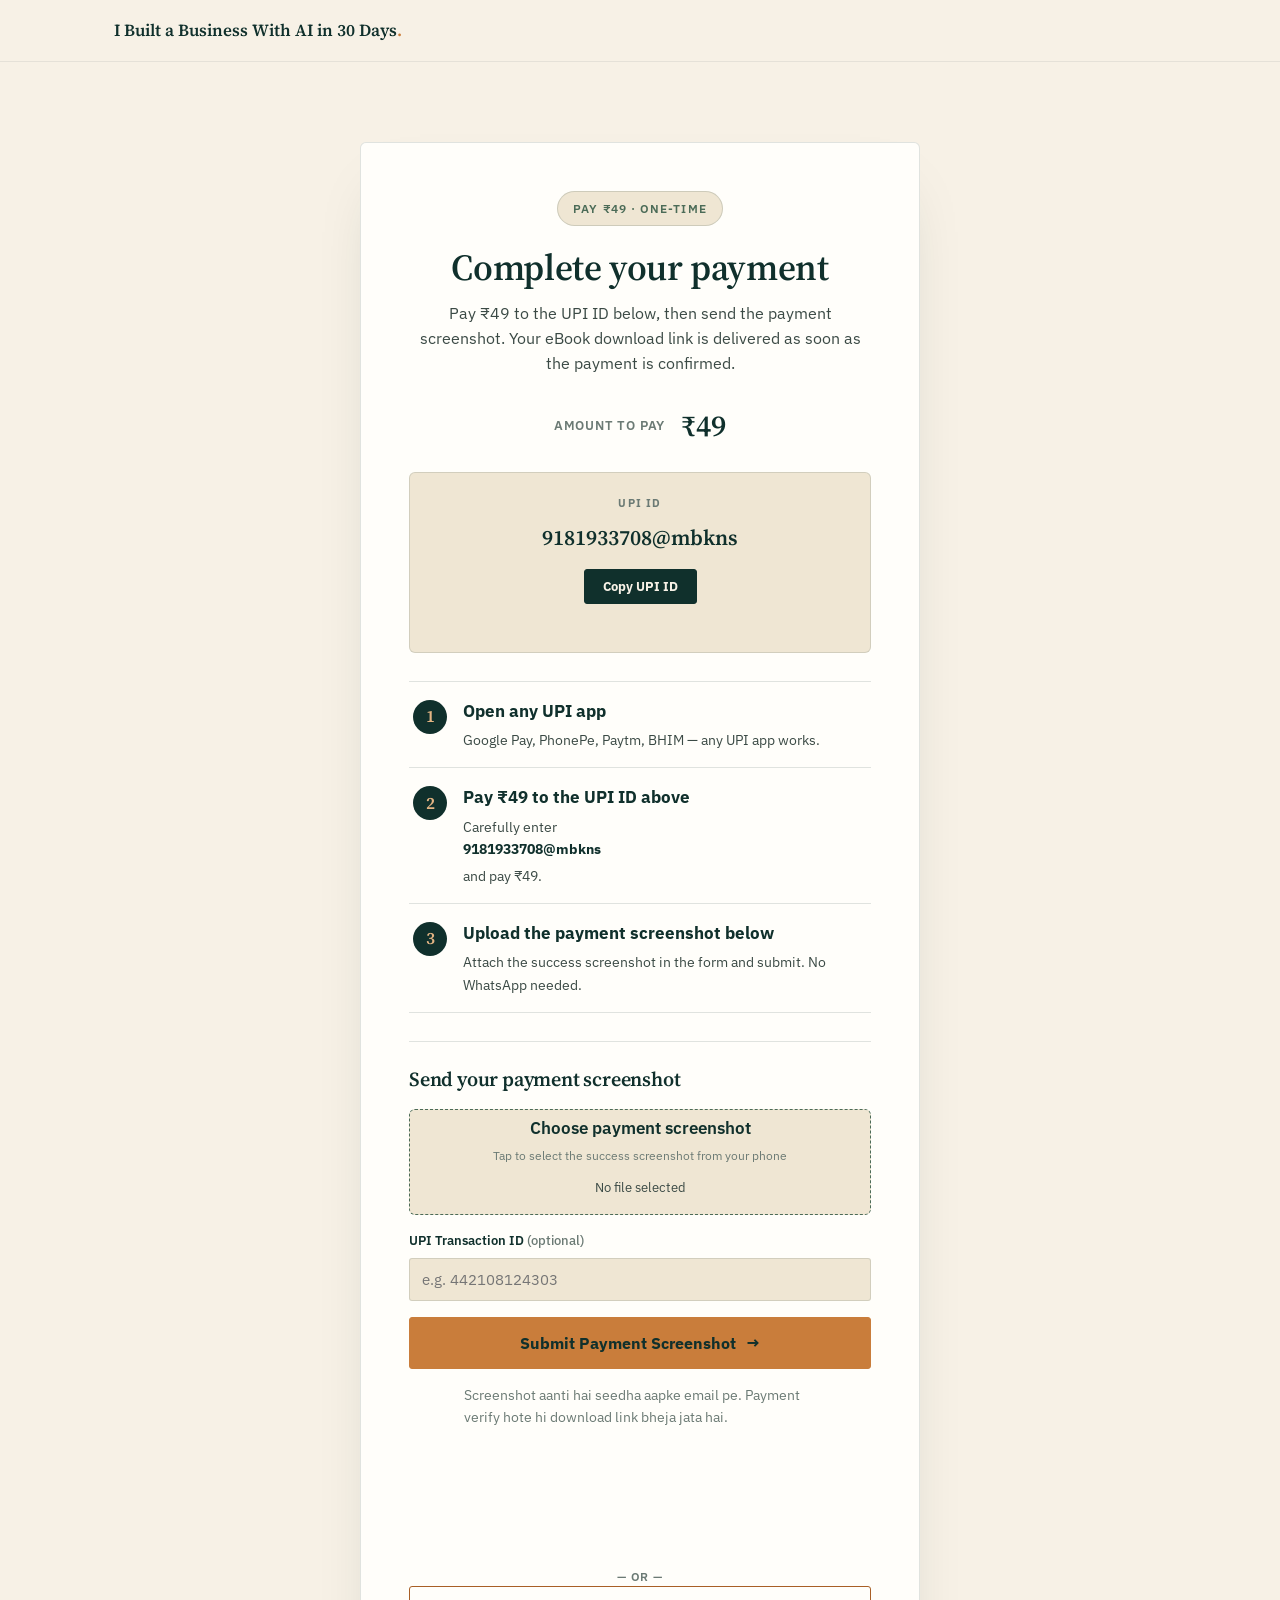
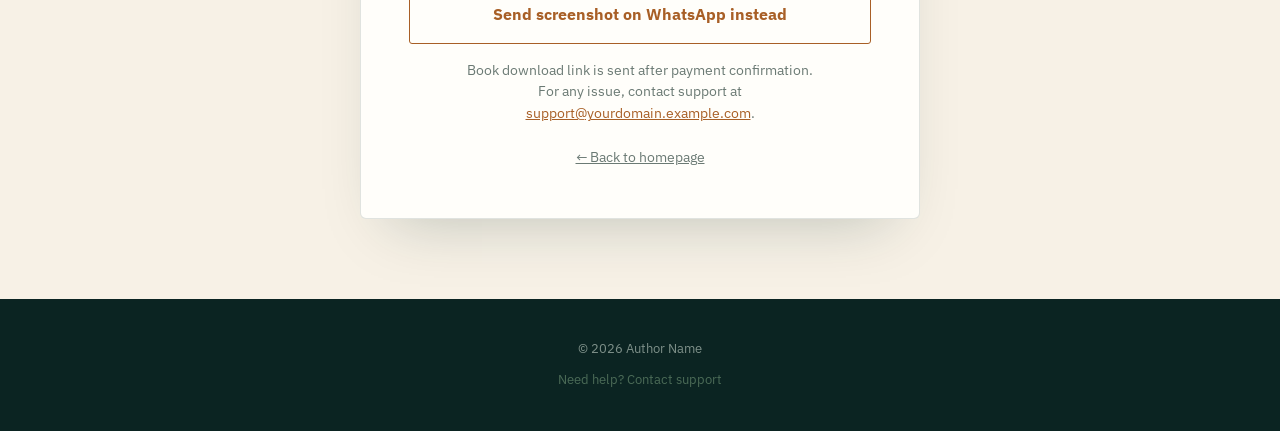
==== commit b6d9d3b0: "Remove email field from screenshot form" ====
--- a/pay.html
+++ b/pay.html
@@ -93,11 +93,6 @@
             <input type="text" id="upiRef" name="UPI Transaction ID" placeholder="e.g. 442108124303" autocomplete="off">
           </div>
 
-          <div class="form-field">
-            <label class="form-label" for="contactEmail">Email or WhatsApp number <span class="opt">(to receive the download link)</span></label>
-            <input type="email" id="contactEmail" name="email" placeholder="you@example.com" required>
-          </div>
-
           <button class="btn btn-primary btn-block" type="submit">Submit Payment Screenshot <span class="arrow">→</span></button>
         </form>
 
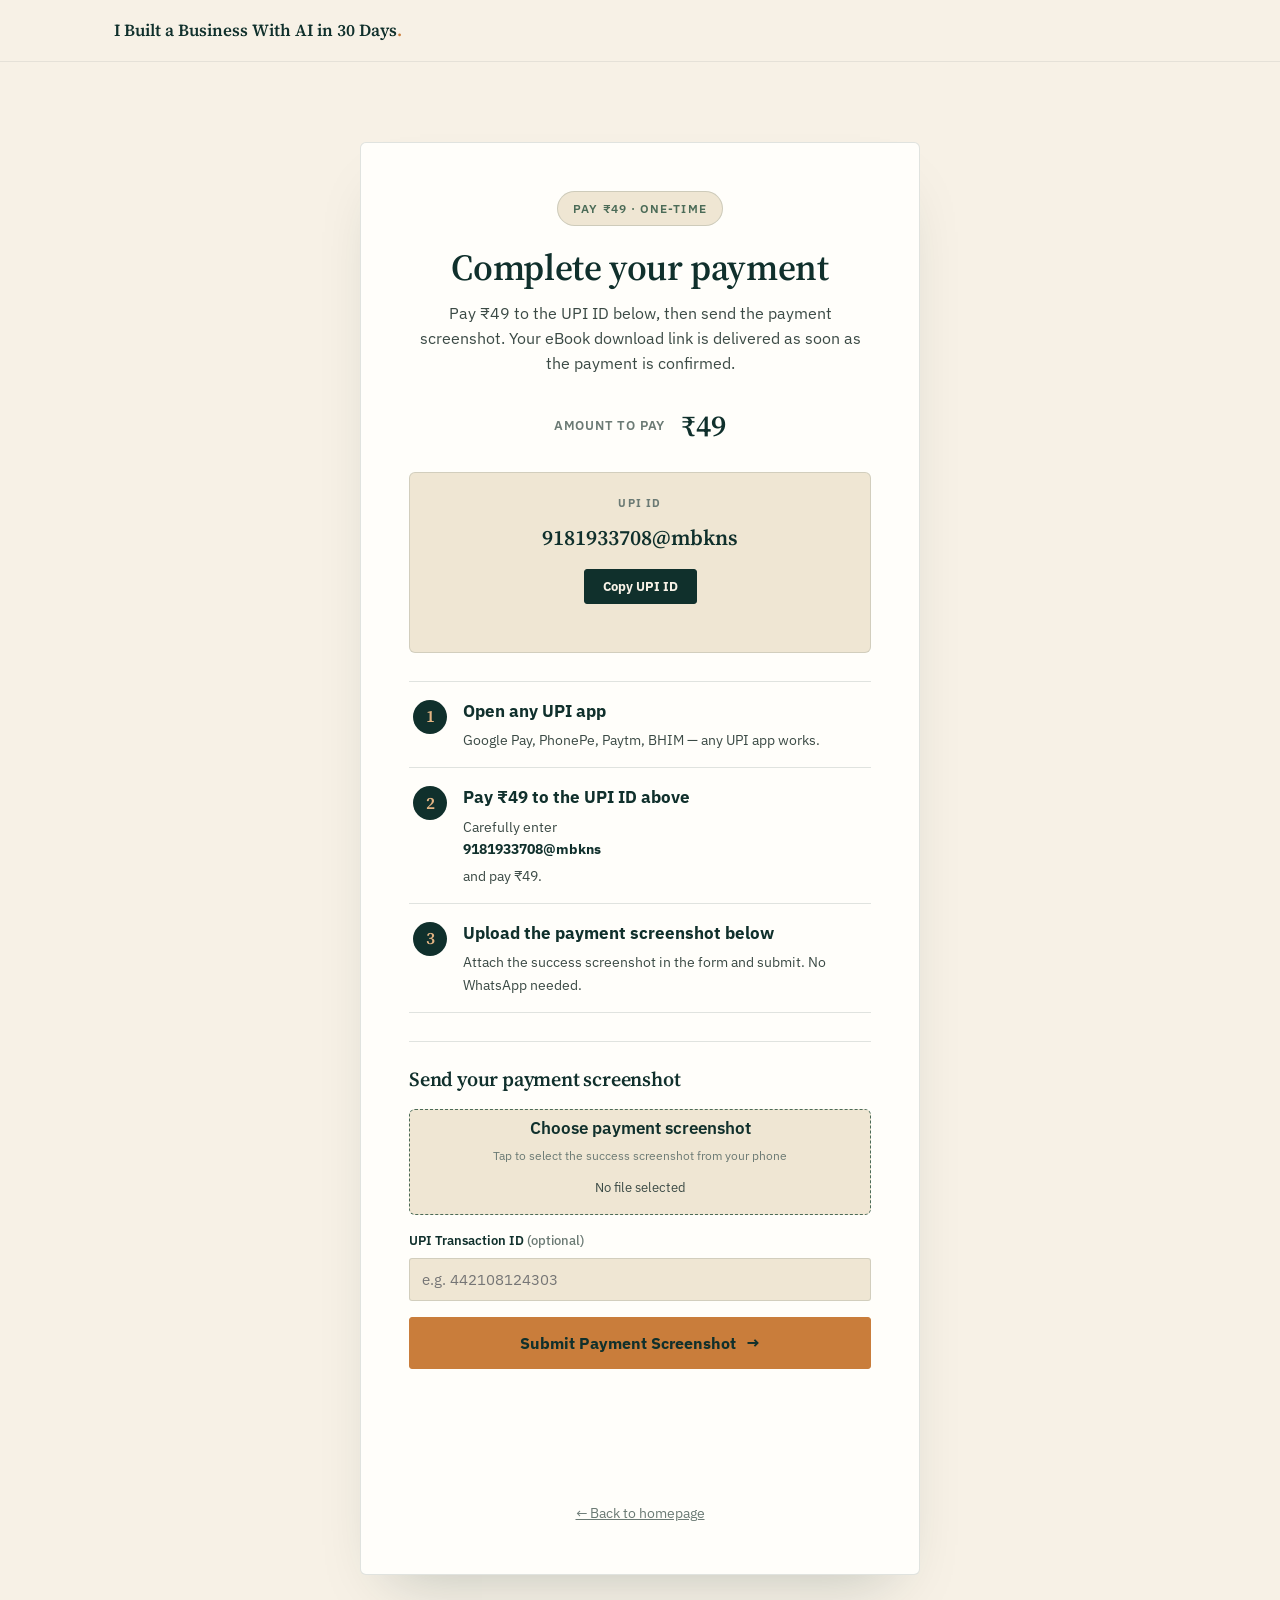
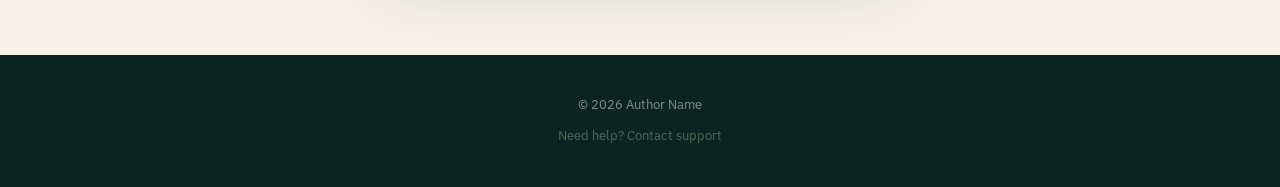
==== commit 69b3bfcc: "Remove WhatsApp fallback and redundant notes from payment page" ====
--- a/pay.html
+++ b/pay.html
@@ -95,16 +95,7 @@
 
           <button class="btn btn-primary btn-block" type="submit">Submit Payment Screenshot <span class="arrow">→</span></button>
         </form>
-
-        <p class="pay-note">Screenshot aanti hai seedha aapke email pe. Payment verify hote hi download link bheja jata hai.</p>
       </section>
-
-      <div class="pay-alternate">
-        <span class="src-or">— or —</span>
-        <a class="btn btn-ghost btn-block" href="https://wa.me/9181933708?text=Hi%2C%20I%20paid%20%E2%82%B949%20for%20%22I%20Built%20a%20Business%20With%20AI%20in%2030%20Days%22.%20Sending%20the%20payment%20screenshot%20for%20confirmation." target="_blank" rel="noopener">Send screenshot on WhatsApp instead</a>
-      </div>
-
-      <p class="pay-note">Book download link is sent after payment confirmation. For any issue, contact support at <a href="mailto:support@yourdomain.example.com">support@yourdomain.example.com</a>.</p>
 
       <div class="pay-back">
         <a href="index.html">← Back to homepage</a>
